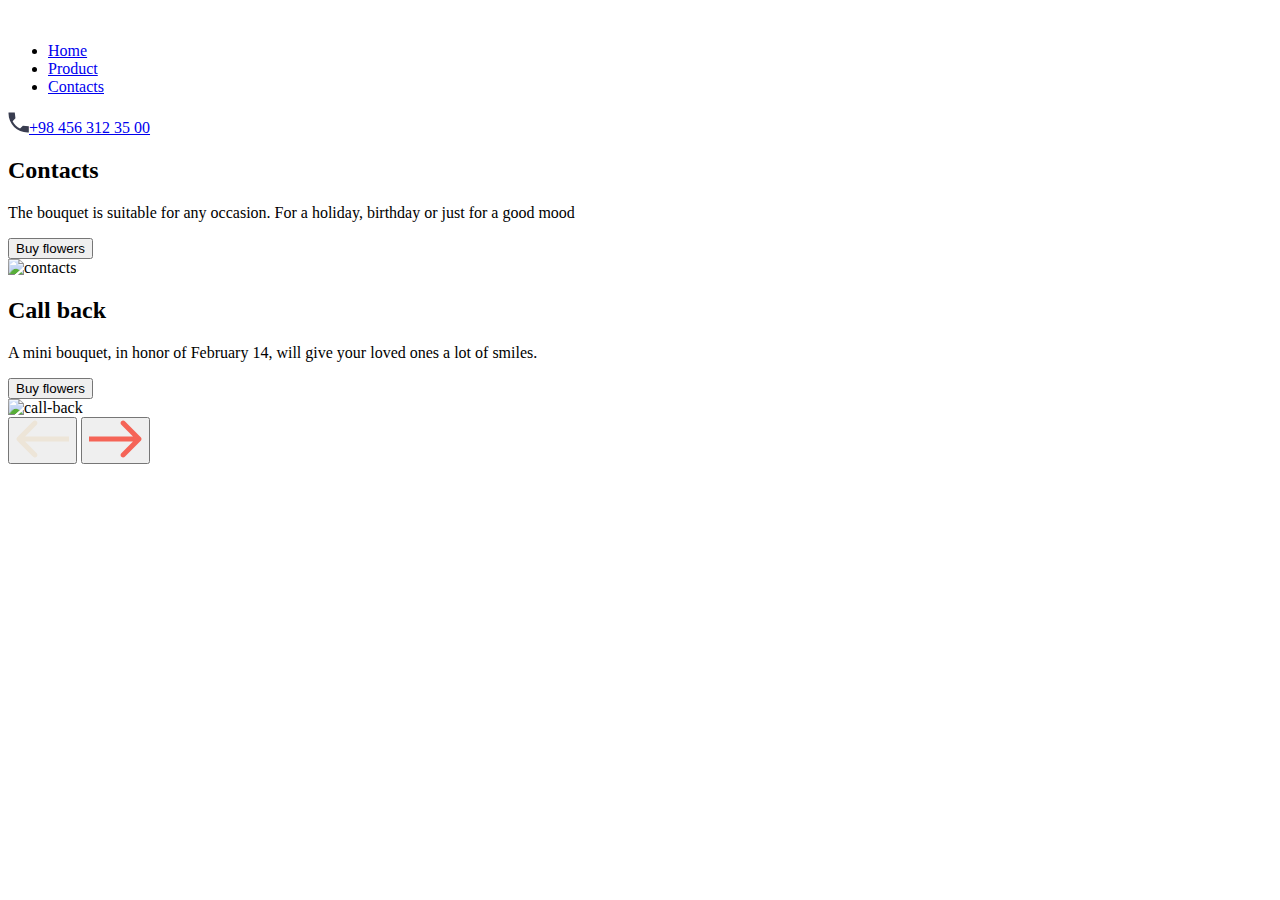
==== contacts.html @ c87324c2 "Add files via upload" ====
<!DOCTYPE html>
<html lang="en">
<head>
    <meta charset="UTF-8">
    <meta name="viewport" content="width=device-width, initial-scale=1.0">
    <title>Flowerful Moments</title>
    <link property="stylesheet" rel="stylesheet" type="text/css" href="css/reset.css">
    <link property="stylesheet" rel="stylesheet" type="text/css" href="css/styles.css">
    <link rel="icon" href="images/logo.ico" type="image/x-icon">
    <link rel="canonical" href="http://flowerful-moments.com/contacts" />
</head>
<body class="page">
<header class="header page__header">
    <div class="logo header__logo">
        <a href="index.html"><img class="logo__image" src="images/logo.png" alt="" /></a>
    </div>
    <nav class="nav header__nav">
        <ul class="nav__list">
            <li class="nav__item"><a class="nav__link" href="index.html">Home</a></li>
            <li class="nav__item"><a class="nav__link" href="product.html">Product</a></li>
            <li class="nav__item nav__item--bold"><a class="nav__link" href="contacts.html">Contacts</a></li>
        </ul>
    </nav>
    <div class="phone header__phone">
        <a class="phone__link" href="tel:+984563123500"><svg class="phone__icon" width="21" height="21" viewBox="0 0 22 22" fill="none" xmlns="http://www.w3.org/2000/svg">
            <path d="M21.8101 15.0367L15.584 14.325L12.6067 17.265C9.25287 15.5806 6.52682 12.8886 4.82109 9.57667L7.81012 6.625L7.08944 0.5H0.57974C-0.105492 12.3767 9.78311 22.1417 21.8101 21.465V15.0367Z" fill="#393D50"/>
        </svg>+98 456 312 35 00</a>
    </div>
</header>
<main class="main page__main">

    <div class="container main__container main__container--active">
        <div class="container-left container__container-left">
            <div class="container-left__title">
                <h2>Contacts</h2>
            </div>
            <p class="container-left__p">The bouquet is suitable for any occasion. For a holiday, birthday or just for a good mood</p>
            <a href="#"><button class="button container-left__button">Buy flowers</button></a>
        </div>
        <div class="container-right container__container-right">
            <img class="container-right__image" src="images/contacts.png" alt="contacts" />
        </div>
    </div>

    <div class="container main__container">
        <div class="container-left container__container-left">
            <div class="container-left__title">
                <h2>Call back</h2>
            </div>
            <p class="container-left__p">A mini bouquet, in honor of February 14, will give your loved ones a lot of smiles.</p>
            <a href="#"><button class="button container-left__button">Buy flowers</button></a>
        </div>
        <div class="container-right container__container-right">
            <img class="container-right__image" src="images/call-back.png" alt="call-back" />
        </div>
    </div>

</main>

<button class="left-arrow page__left-arrow" onclick="next(-1)"><svg width="53" height="38" viewBox="0 0 53 38" fill="none" xmlns="http://www.w3.org/2000/svg">
    <path d="M1.23223 17.2322C0.255924 18.2085 0.255924 19.7915 1.23223 20.7678L17.1421 36.6777C18.1184 37.654 19.7014 37.654 20.6777 36.6777C21.654 35.7014 21.654 34.1184 20.6777 33.1421L6.53553 19L20.6777 4.85787C21.654 3.88156 21.654 2.29864 20.6777 1.32233C19.7014 0.346023 18.1184 0.346023 17.1421 1.32233L1.23223 17.2322ZM53 16.5L3 16.5L3 21.5L53 21.5L53 16.5Z" fill="#EDE5D8"/></svg>
</button>
<button class="right-arrow page__right-arrow" onclick="next(1)"><svg width="53" height="38" viewBox="0 0 53 38" fill="none" xmlns="http://www.w3.org/2000/svg">
    <path d="M51.7678 17.2322C52.7441 18.2085 52.7441 19.7915 51.7678 20.7678L35.8579 36.6777C34.8816 37.654 33.2986 37.654 32.3223 36.6777C31.346 35.7014 31.346 34.1184 32.3223 33.1421L46.4645 19L32.3223 4.85786C31.346 3.88155 31.346 2.29864 32.3223 1.32233C33.2986 0.346017 34.8816 0.346017 35.8579 1.32233L51.7678 17.2322ZM-2.2466e-07 16.5L50 16.5L50 21.5L2.2466e-07 21.5L-2.2466e-07 16.5Z" fill="#F56457"/></svg>
</button>

<script src='https://cdnjs.cloudflare.com/ajax/libs/jquery/3.2.1/jquery.min.js'></script>
<script src="js/myScript.js"></script>
</body>
</html>
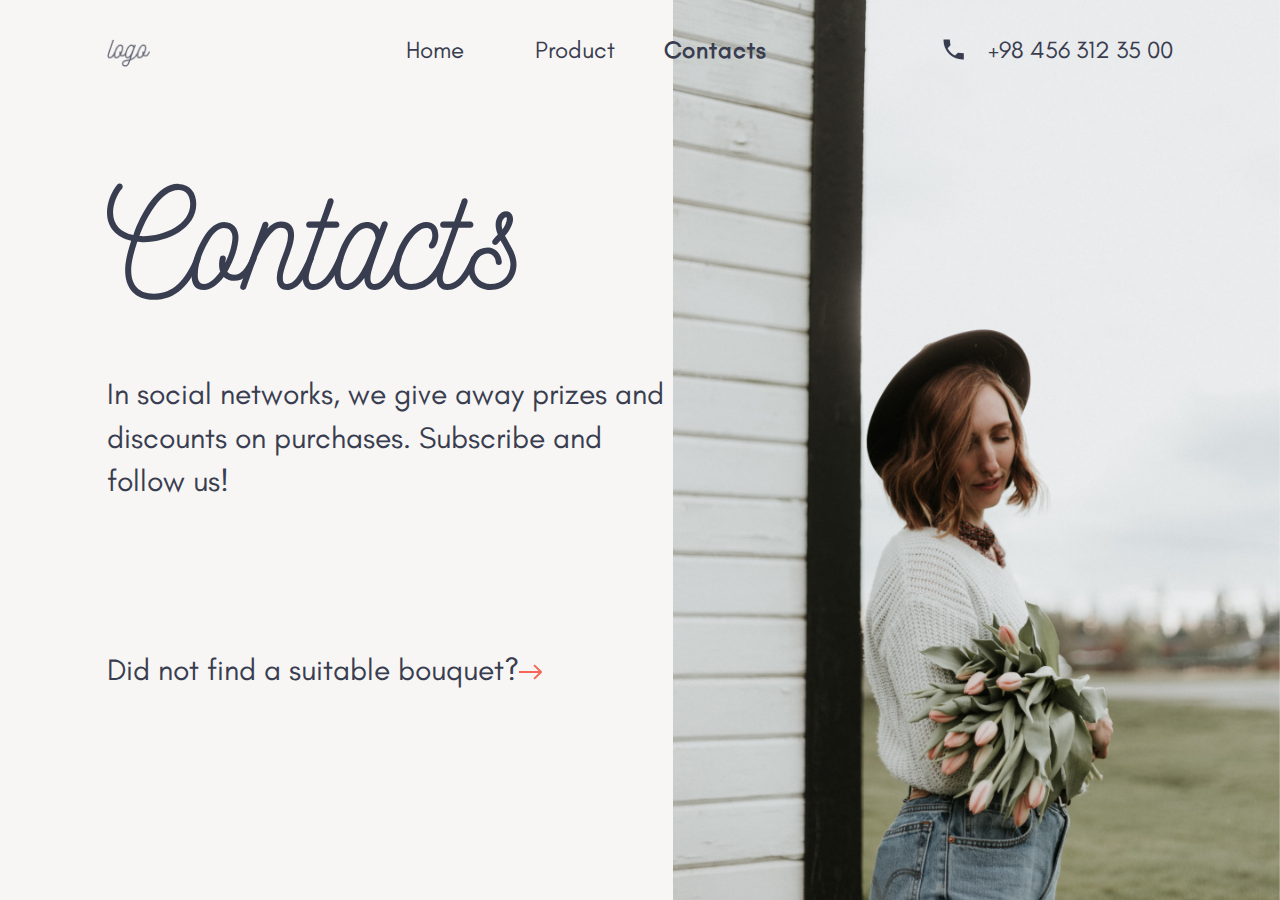
==== commit 90199d60: "Update contacts.html" ====
--- a/contacts.html
+++ b/contacts.html
@@ -6,13 +6,14 @@
     <title>Flowerful Moments</title>
     <link property="stylesheet" rel="stylesheet" type="text/css" href="css/reset.css">
     <link property="stylesheet" rel="stylesheet" type="text/css" href="css/styles.css">
+    <link property="stylesheet" rel="stylesheet" type="text/css" href="css/contacts.css">
     <link rel="icon" href="images/logo.ico" type="image/x-icon">
     <link rel="canonical" href="http://flowerful-moments.com/contacts" />
 </head>
 <body class="page">
 <header class="header page__header">
     <div class="logo header__logo">
-        <a href="index.html"><img class="logo__image" src="images/logo.png" alt="" /></a>
+        <a href="index.html"><img class="logo__image" src="images/logo.png" alt="flowerful moments" /></a>
     </div>
     <nav class="nav header__nav">
         <ul class="nav__list">
@@ -28,43 +29,50 @@
     </div>
 </header>
 <main class="main page__main">
-
     <div class="container main__container main__container--active">
         <div class="container-left container__container-left">
             <div class="container-left__title">
                 <h2>Contacts</h2>
             </div>
-            <p class="container-left__p">The bouquet is suitable for any occasion. For a holiday, birthday or just for a good mood</p>
-            <a href="#"><button class="button container-left__button">Buy flowers</button></a>
+            <p class="container-left__p">In social networks, we give away prizes and discounts on purchases. Subscribe and follow us!</p>
+            <div class="soc-net container-left__soc-net">
+                <a href="#" class="soc-net__link"><button class="soc-net__btn" type="button" name="instagram"><svg width="54" height="54" viewBox="0 0 54 54" fill="none" xmlns="http://www.w3.org/2000/svg">
+                    <path class="soc-net__icon" d="M41.24 9.56004C40.6071 9.56004 39.9884 9.74772 39.4622 10.0993C38.9359 10.451 38.5258 10.9507 38.2836 11.5355C38.0414 12.1202 37.978 12.7636 38.1015 13.3843C38.2249 14.0051 38.5297 14.5753 38.9772 15.0228C39.4248 15.4703 39.995 15.7751 40.6157 15.8986C41.2364 16.022 41.8798 15.9587 42.4646 15.7165C43.0493 15.4743 43.5491 15.0641 43.9007 14.5379C44.2523 14.0116 44.44 13.3929 44.44 12.76C44.44 11.9113 44.1028 11.0974 43.5027 10.4973C42.9026 9.89718 42.0887 9.56004 41.24 9.56004ZM53.5066 16.0134C53.4548 13.8008 53.0404 11.6118 52.28 9.53337C51.6019 7.75506 50.5466 6.14478 49.1866 4.81337C47.8662 3.44651 46.2521 2.39784 44.4666 1.74671C42.3937 0.963136 40.2022 0.539267 37.9866 0.493374C35.16 0.333374 34.2533 0.333374 27 0.333374C19.7466 0.333374 18.84 0.333374 16.0133 0.493374C13.7977 0.539267 11.6062 0.963136 9.53331 1.74671C7.75112 2.40444 6.13847 3.4522 4.81331 4.81337C3.44645 6.13385 2.39778 7.74788 1.74665 9.53337C0.963075 11.6063 0.539206 13.7978 0.493313 16.0134C0.333313 18.84 0.333313 19.7467 0.333313 27C0.333313 34.2534 0.333313 35.16 0.493313 37.9867C0.539206 40.2023 0.963075 42.3938 1.74665 44.4667C2.39778 46.2522 3.44645 47.8662 4.81331 49.1867C6.13847 50.5479 7.75112 51.5956 9.53331 52.2534C11.6062 53.0369 13.7977 53.4608 16.0133 53.5067C18.84 53.6667 19.7466 53.6667 27 53.6667C34.2533 53.6667 35.16 53.6667 37.9866 53.5067C40.2022 53.4608 42.3937 53.0369 44.4666 52.2534C46.2521 51.6022 47.8662 50.5536 49.1866 49.1867C50.5526 47.8603 51.6089 46.2486 52.28 44.4667C53.0404 42.3883 53.4548 40.1992 53.5066 37.9867C53.5066 35.16 53.6666 34.2534 53.6666 27C53.6666 19.7467 53.6666 18.84 53.5066 16.0134ZM48.7066 37.6667C48.6872 39.3594 48.3807 41.0366 47.8 42.6267C47.3742 43.7872 46.6903 44.8358 45.8 45.6934C44.935 46.5747 43.8886 47.2572 42.7333 47.6934C41.1432 48.2741 39.466 48.5806 37.7733 48.6C35.1067 48.7334 34.12 48.76 27.1066 48.76C20.0933 48.76 19.1066 48.76 16.44 48.6C14.6824 48.633 12.9322 48.3623 11.2666 47.8C10.1621 47.3416 9.1636 46.6608 8.33331 45.8C7.44822 44.9434 6.7729 43.8939 6.35998 42.7334C5.70893 41.1204 5.34783 39.4052 5.29331 37.6667C5.29331 35 5.13331 34.0134 5.13331 27C5.13331 19.9867 5.13331 19 5.29331 16.3334C5.30527 14.6029 5.62118 12.8879 6.22665 11.2667C6.69611 10.1411 7.41669 9.1378 8.33331 8.33337C9.14348 7.41649 10.1447 6.6883 11.2666 6.20004C12.8921 5.61349 14.6053 5.30692 16.3333 5.29337C19 5.29337 19.9866 5.13337 27 5.13337C34.0133 5.13337 35 5.13337 37.6666 5.29337C39.3594 5.31279 41.0365 5.61936 42.6266 6.20004C43.8385 6.64978 44.9261 7.38097 45.8 8.33337C46.6739 9.15252 47.3567 10.154 47.8 11.2667C48.3927 12.8905 48.6994 14.6048 48.7066 16.3334C48.84 19 48.8666 19.9867 48.8666 27C48.8666 34.0134 48.84 35 48.7066 37.6667ZM27 13.32C24.2955 13.3253 21.6532 14.1321 19.4071 15.6385C17.1609 17.1449 15.4117 19.2832 14.3803 21.7834C13.349 24.2835 13.0819 27.0333 13.6128 29.6852C14.1436 32.3371 15.4486 34.7721 17.3629 36.6827C19.2771 38.5932 21.7147 39.8934 24.3676 40.4191C27.0205 40.9448 29.7698 40.6723 32.2679 39.6361C34.766 38.6 36.901 36.8465 38.403 34.5975C39.905 32.3484 40.7066 29.7046 40.7066 27C40.7102 25.2003 40.3579 23.4177 39.67 21.7546C38.982 20.0915 37.9721 18.5809 36.6983 17.3095C35.4245 16.0382 33.9118 15.0312 32.2474 14.3465C30.583 13.6619 28.7997 13.313 27 13.32ZM27 35.88C25.2437 35.88 23.5268 35.3592 22.0665 34.3835C20.6062 33.4077 19.468 32.0209 18.7959 30.3983C18.1238 28.7757 17.948 26.9902 18.2906 25.2676C18.6332 23.5451 19.479 21.9628 20.7209 20.7209C21.9628 19.479 23.545 18.6333 25.2676 18.2907C26.9901 17.948 28.7756 18.1239 30.3982 18.796C32.0208 19.4681 33.4077 20.6063 34.3834 22.0666C35.3592 23.5269 35.88 25.2437 35.88 27C35.88 28.1662 35.6503 29.3209 35.204 30.3983C34.7578 31.4756 34.1037 32.4546 33.2791 33.2792C32.4545 34.1037 31.4756 34.7578 30.3982 35.2041C29.3208 35.6504 28.1661 35.88 27 35.88Z" fill="#F7F6F4" />
+                </svg></button></a>
+                <a href="#" class="soc-net__link"><button class="soc-net__btn" type="button" name="vkontakte"><svg width="60" height="36" viewBox="0 0 60 36" fill="none" xmlns="http://www.w3.org/2000/svg">
+                    <path class="soc-net__icon" fill-rule="evenodd" clip-rule="evenodd" d="M58.5875 2.5C59.0325 1.09 58.5875 0.0649996 56.6188 0.0649996H50.0725C48.4212 0.0649996 47.6587 0.9625 47.2137 1.9225C47.2137 1.9225 43.8462 10.1225 39.1437 15.4387C37.6187 16.9762 36.92 17.4888 36.0938 17.4888C35.6488 17.4888 35.0762 16.9762 35.0762 15.5675V2.43375C35.0762 0.76875 34.5687 0 33.17 0H22.875C21.8575 0 21.2225 0.76875 21.2225 1.5375C21.2225 3.13875 23.5737 3.52375 23.8275 8.0075V17.75C23.8275 19.8638 23.4525 20.25 22.62 20.25C20.3963 20.25 14.995 11.9862 11.755 2.57C11.125 0.705 10.485 0 8.8325 0H2.22375C0.3175 0 0 0.89625 0 1.8575C0 3.5875 2.22375 12.2988 10.3575 23.8288C15.7587 31.7038 23.4475 35.9362 30.3737 35.9362C34.5687 35.9362 35.0762 34.975 35.0762 33.3737V27.4162C35.0762 25.495 35.4575 25.175 36.7925 25.175C37.745 25.175 39.4613 25.6863 43.3375 29.4663C47.785 33.95 48.5475 36 51.0262 36H57.5713C59.4775 36 60.3675 35.0387 59.8587 33.1813C59.2875 31.3238 57.1263 28.6338 54.33 25.4313C52.805 23.6388 50.5175 21.6525 49.8187 20.6912C48.8662 19.41 49.12 18.8975 49.8187 17.745C49.755 17.745 57.7625 6.3425 58.5875 2.495" fill="#F7F6F4"/>
+                </svg>
+                </button></a>
+                <a href="#" class="soc-net__link"><button class="soc-net__btn" type="button" name="facebook"><svg width="36" height="64" viewBox="0 0 36 64" fill="none" xmlns="http://www.w3.org/2000/svg">
+                <path class="soc-net__icon" d="M32.8921 36L34.6701 24.418H23.5561V16.902C23.5561 13.734 25.1081 10.644 30.0861 10.644H35.1381V0.783953C35.1381 0.783953 30.5541 0.00195312 26.1701 0.00195312C17.0181 0.00195312 11.0361 5.54995 11.0361 15.592V24.42H0.862061V36.002H11.0361V64.002H23.5561V36.002L32.8921 36Z" fill="#F7F6F4"/>
+            </svg></button></a>
+            </div>
+            <p class="container-left__p container-left__p--orange" onclick="next(1)">Did not find a suitable bouquet?<svg class="p-arrow" width="23" height="16" viewBox="0 0 23 16" fill="none" xmlns="http://www.w3.org/2000/svg">
+<path d="M22.7071 8.70711C23.0976 8.31658 23.0976 7.68342 22.7071 7.29289L16.3431 0.928932C15.9526 0.538408 15.3195 0.538408 14.9289 0.928932C14.5384 1.31946 14.5384 1.95262 14.9289 2.34315L20.5858 8L14.9289 13.6569C14.5384 14.0474 14.5384 14.6805 14.9289 15.0711C15.3195 15.4616 15.9526 15.4616 16.3431 15.0711L22.7071 8.70711ZM0 9L22 9V7L0 7L0 9Z" fill="#F56457"/>
+</svg></p>
+
         </div>
         <div class="container-right container__container-right">
             <img class="container-right__image" src="images/contacts.png" alt="contacts" />
         </div>
     </div>
-
     <div class="container main__container">
         <div class="container-left container__container-left">
             <div class="container-left__title">
                 <h2>Call back</h2>
             </div>
             <p class="container-left__p">A mini bouquet, in honor of February 14, will give your loved ones a lot of smiles.</p>
-            <a href="#"><button class="button container-left__button">Buy flowers</button></a>
+            <a class="container__link" href="#"><button class="button container-left__button">Buy flowers</button></a>
         </div>
         <div class="container-right container__container-right">
             <img class="container-right__image" src="images/call-back.png" alt="call-back" />
         </div>
+        <button type="button" name="back" class="left-arrow page__left-arrow" onclick="next(-1)"><svg width="53" height="38" viewBox="0 0 53 38" fill="none" xmlns="http://www.w3.org/2000/svg">
+            <path d="M1.23223 17.2322C0.255924 18.2085 0.255924 19.7915 1.23223 20.7678L17.1421 36.6777C18.1184 37.654 19.7014 37.654 20.6777 36.6777C21.654 35.7014 21.654 34.1184 20.6777 33.1421L6.53553 19L20.6777 4.85787C21.654 3.88156 21.654 2.29864 20.6777 1.32233C19.7014 0.346023 18.1184 0.346023 17.1421 1.32233L1.23223 17.2322ZM53 16.5L3 16.5L3 21.5L53 21.5L53 16.5Z" fill="#EDE5D8"/></svg>
+        </button>
     </div>
-
 </main>
 
-<button class="left-arrow page__left-arrow" onclick="next(-1)"><svg width="53" height="38" viewBox="0 0 53 38" fill="none" xmlns="http://www.w3.org/2000/svg">
-    <path d="M1.23223 17.2322C0.255924 18.2085 0.255924 19.7915 1.23223 20.7678L17.1421 36.6777C18.1184 37.654 19.7014 37.654 20.6777 36.6777C21.654 35.7014 21.654 34.1184 20.6777 33.1421L6.53553 19L20.6777 4.85787C21.654 3.88156 21.654 2.29864 20.6777 1.32233C19.7014 0.346023 18.1184 0.346023 17.1421 1.32233L1.23223 17.2322ZM53 16.5L3 16.5L3 21.5L53 21.5L53 16.5Z" fill="#EDE5D8"/></svg>
-</button>
-<button class="right-arrow page__right-arrow" onclick="next(1)"><svg width="53" height="38" viewBox="0 0 53 38" fill="none" xmlns="http://www.w3.org/2000/svg">
-    <path d="M51.7678 17.2322C52.7441 18.2085 52.7441 19.7915 51.7678 20.7678L35.8579 36.6777C34.8816 37.654 33.2986 37.654 32.3223 36.6777C31.346 35.7014 31.346 34.1184 32.3223 33.1421L46.4645 19L32.3223 4.85786C31.346 3.88155 31.346 2.29864 32.3223 1.32233C33.2986 0.346017 34.8816 0.346017 35.8579 1.32233L51.7678 17.2322ZM-2.2466e-07 16.5L50 16.5L50 21.5L2.2466e-07 21.5L-2.2466e-07 16.5Z" fill="#F56457"/></svg>
-</button>
-
-<script src='https://cdnjs.cloudflare.com/ajax/libs/jquery/3.2.1/jquery.min.js'></script>
-<script src="js/myScript.js"></script>
+<script src="js/slider.js"></script>
 </body>
-</html>+</html>
--- a/css/styles.css
+++ b/css/styles.css
@@ -0,0 +1,141 @@
+.page{
+    max-width: 1440px;
+    margin: 0 auto;
+    height: 100vh;
+    background-color: #EDE5D8;
+    box-sizing: border-box;
+}
+.page .page__header{
+    padding: 36px 8.33% 0;
+    position: absolute;
+    z-index: 10;
+}
+.page .page__main{position: absolute;left: 0;top: 0;bottom: 0;right: 0;}
+.page__left-arrow{padding-left: 12px;position: absolute;bottom: 0;right: 175px;}
+.page__right-arrow{padding-right: 12px;position: absolute;right: 0;bottom: 0;}
+.header{
+    width: 100%;
+    box-sizing: border-box;
+    display: flex;
+    justify-content: space-between;
+}
+.header .header__logo{
+}
+.header .header__nav{
+}
+.header .header__phone{
+}
+.logo{
+    width: 100px;
+}
+.logo .logo__image{
+    width: 43px;
+    vertical-align: middle;
+}
+.nav{
+}
+.nav .nav__list{
+    display: flex;
+    justify-content: space-around;
+    width: 420px;
+}
+.nav .nav__item{
+    width: 33%;
+    text-align: center;
+}
+.nav .nav__item:hover{
+    font-weight: 700;
+    letter-spacing: 1px;
+}
+.nav__item--bold{
+    font-weight: 700;
+    letter-spacing: 1px;
+}
+.nav .nav__link{
+}
+.phone{}
+.phone .phone__link{
+    text-decoration: none;
+    color: #393D50;
+}
+.phone .phone__icon{
+    padding-right: 24px;
+    position: relative;
+    top: 2px;
+}
+
+
+
+.main{
+}
+.main .main__container{position: absolute;top: 0;bottom: 0;left: 0;right: 0;}
+.main .main__container--active{display: block;}
+.container{background-color: #F7F6F4;display: none;}
+.container .container__container-left{
+    position: absolute;
+    top: 0;
+    bottom: 0;
+    left: 0;
+    right: 47.43%;
+    padding-left: 8.33%;
+    padding-top: 154px;
+    padding-bottom: 130px;
+}
+.container .container__container-right{
+    position: absolute;top: 0;bottom: 0;right: 0;left: 52.57%;
+}
+.container-left{}
+.container-left__title{
+    margin-bottom: 60px;
+}
+.container-left__p{
+    line-height: 145%;
+    font-size: 30px;
+    margin-bottom: 75px;
+}
+.container-left .container-left__button{
+}
+.button{padding: 40px 100px;width: 377px;height: 115px;font-size: 30px;background-color: #F56457;color: #F7F6F4;font-weight: bold;margin-bottom: -30px;letter-spacing: 1px;}
+.container-right{
+}
+.container-right__image{
+    position: absolute;
+    height: 100vh;
+    width: 100%;
+    object-fit: cover;
+    object-position: center;
+}
+.left-arrow{
+    width: 175px;
+    height: 130px;
+    background-color: #F56457;
+    border: none;
+    }
+.left-arrow:hover{
+    padding-left: 0;
+    transition: background-color 0.1s linear;
+}
+.left-arrow:active{
+    padding-left: 0;
+    background-color: rgba(245, 100, 87, 0.2);
+}
+.right-arrow{
+    width: 175px;
+    height: 130px;
+    background-color: #EDE5D8;
+    border: none;
+}
+.right-arrow:hover{
+    padding-right: 0;
+    transition: background-color 0.1s linear;
+}
+.right-arrow:active{
+    padding-right: 0;
+    background-color: rgba(245, 100, 87, 0.8);
+}
+
+@media (max-width: 1024px){
+    .container-left__p{
+        font-size: 24px;
+    }
+}